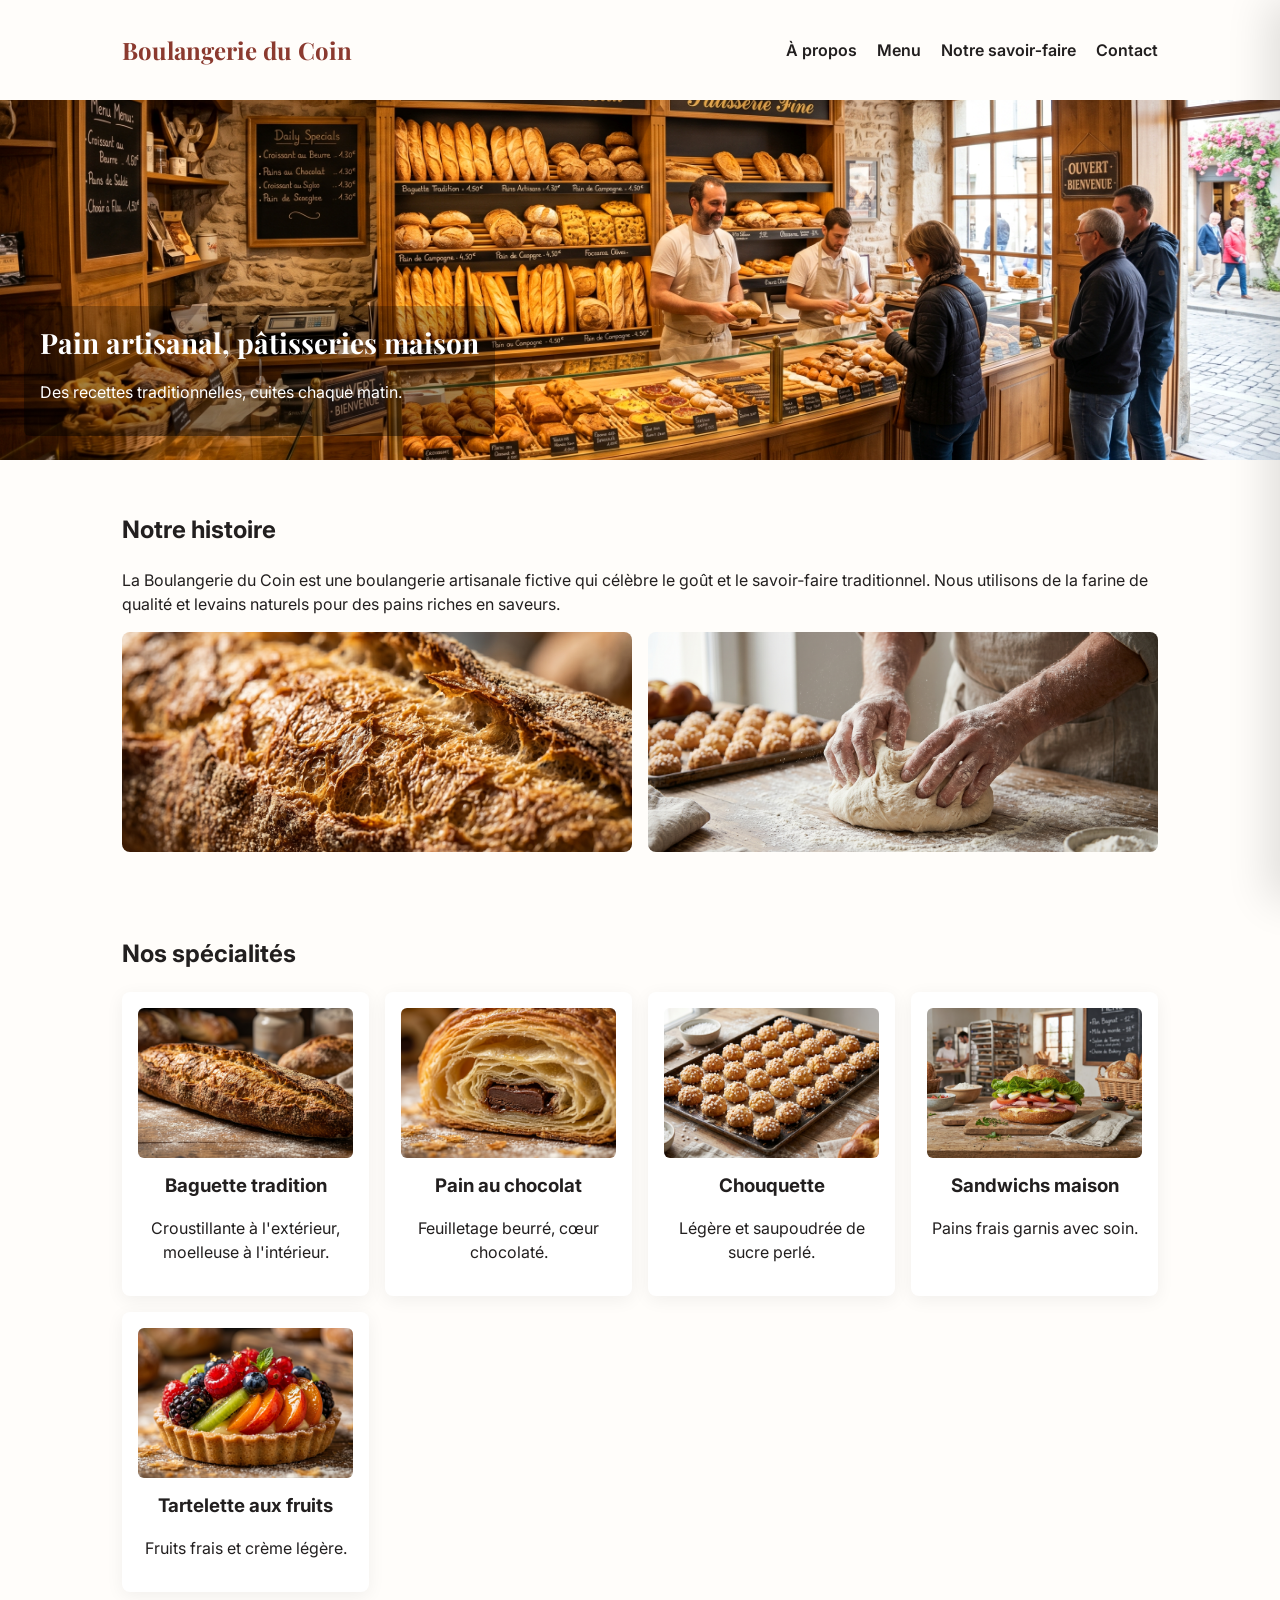
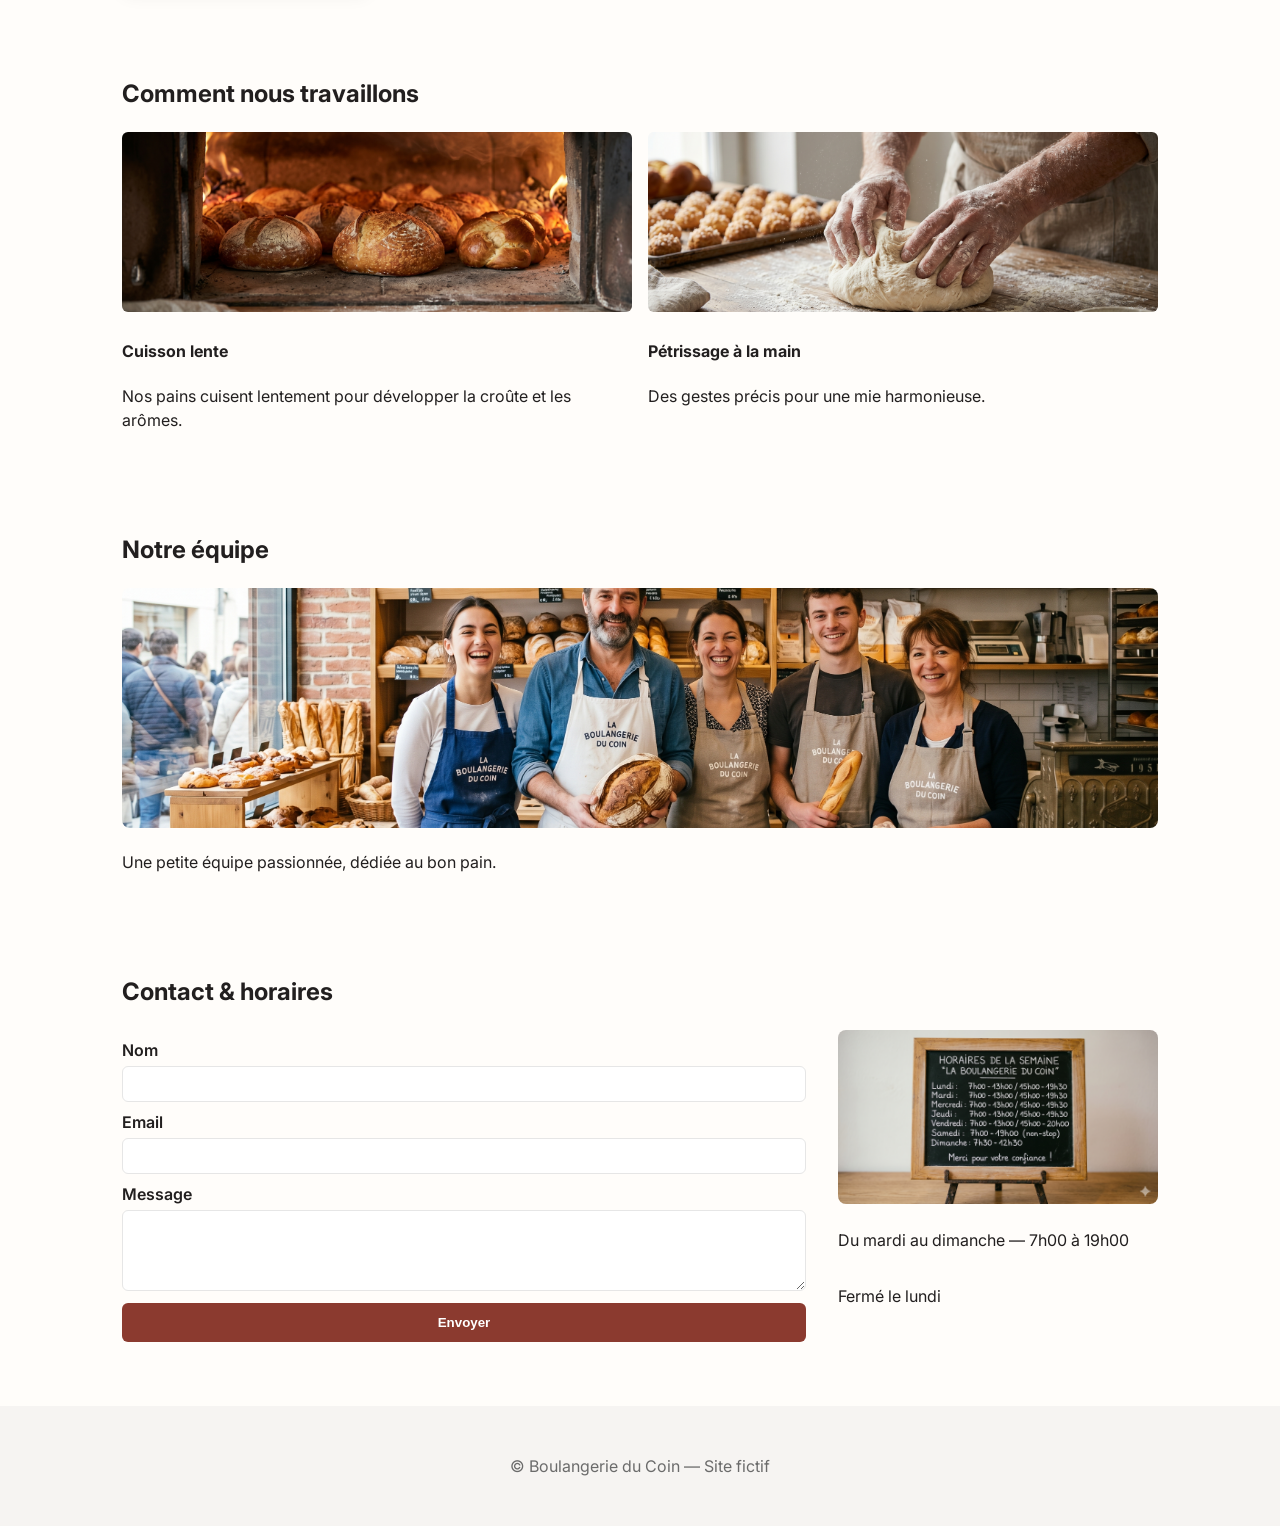
==== boulangerie/index.html @ b737d59f "projet" ====
<!doctype html>
<html lang="fr">
  <head>
    <meta charset="utf-8" />
    <meta name="viewport" content="width=device-width,initial-scale=1" />
    <title>Boulangerie du Coin</title>
    <link href="styles.css" rel="stylesheet" />
    <link rel="preconnect" href="https://fonts.googleapis.com">
    <link rel="preconnect" href="https://fonts.gstatic.com" crossorigin>
    <link href="https://fonts.googleapis.com/css2?family=Playfair+Display:wght@600;700&family=Inter:wght@300;400;600&display=swap" rel="stylesheet">
  </head>
  <body>
    <a class="skip-link" href="#maincontent">Passer au contenu</a>
    <header class="site-header">
      <div class="wrap">
        <h1 class="logo">Boulangerie du Coin</h1>
        <nav class="main-nav" aria-label="Navigation principale">
          <a href="#about">À propos</a>
          <a href="#menu">Menu</a>
          <a href="#process">Notre savoir‑faire</a>
          <a href="#contact">Contact</a>
        </nav>
        <button class="burger" aria-label="Ouvrir le menu" aria-controls="mobileNav" aria-expanded="false">
          <span class="burger-box"><span class="burger-inner"></span></span>
        </button>
      </div>
      <div class="hero">
        <img src="ambiance%20boulangerie.png" alt="Intérieur de la boulangerie" />
        <div class="hero-text">
          <h2>Pain artisanal, pâtisseries maison</h2>
          <p>Des recettes traditionnelles, cuites chaque matin.</p>
        </div>
      </div>
    </header>

    <nav id="mobileNav" class="mobile-nav" aria-hidden="true" aria-label="Menu mobile">
      <a href="#about">À propos</a>
      <a href="#menu">Menu</a>
      <a href="#process">Notre savoir‑faire</a>
      <a href="#contact">Contact</a>
    </nav>

    <main id="maincontent" role="main">
      <section id="about" class="wrap about">
        <h2>Notre histoire</h2>
        <p>La Boulangerie du Coin est une boulangerie artisanale fictive qui célèbre le goût et le savoir‑faire traditionnel. Nous utilisons de la farine de qualité et levains naturels pour des pains riches en saveurs.</p>
        <div class="about-grid">
          <img src="gros%20plan%20baguette%20tradition.png" alt="Gros plan baguette tradition" />
          <img src="main%20qui%20petrissent.png" alt="Mains pétrissant la pâte" />
        </div>
      </section>

      <section id="menu" class="wrap menu">
        <h2>Nos spécialités</h2>
        <div class="cards">
          <article class="card">
            <img src="baguette.png" alt="Baguette" />
            <h3>Baguette tradition</h3>
            <p>Croustillante à l'extérieur, moelleuse à l'intérieur.</p>
          </article>
          <article class="card">
            <img src="pain%20au%20choc.png" alt="Pain au chocolat" />
            <h3>Pain au chocolat</h3>
            <p>Feuilletage beurré, cœur chocolaté.</p>
          </article>
          <article class="card">
            <img src="chouquette.png" alt="Chouquette" />
            <h3>Chouquette</h3>
            <p>Légère et saupoudrée de sucre perlé.</p>
          </article>
          <article class="card">
            <img src="sandwish.png" alt="Sandwich" />
            <h3>Sandwichs maison</h3>
            <p>Pains frais garnis avec soin.</p>
          </article>
          <article class="card">
            <img src="tartellette%20fruit.png" alt="Tartelette aux fruits" />
            <h3>Tartelette aux fruits</h3>
            <p>Fruits frais et crème légère.</p>
          </article>
        </div>
      </section>

      <section id="process" class="wrap process">
        <h2>Comment nous travaillons</h2>
        <div class="process-grid">
          <div>
            <img src="pain%20qui%20cuit.png" alt="Pain qui cuit" />
            <h4>Cuisson lente</h4>
            <p>Nos pains cuisent lentement pour développer la croûte et les arômes.</p>
          </div>
          <div>
            <img src="main%20qui%20petrissent.png" alt="Pétrissage" />
            <h4>Pétrissage à la main</h4>
            <p>Des gestes précis pour une mie harmonieuse.</p>
          </div>
        </div>
      </section>

      <section id="team" class="wrap team">
        <h2>Notre équipe</h2>
        <img src="photo%20enployes.png" alt="Photo des employés" />
        <p>Une petite équipe passionnée, dédiée au bon pain.</p>
      </section>

      <section id="contact" class="wrap contact">
        <h2>Contact & horaires</h2>
        <div class="contact-grid">
          <form id="contactForm">
            <label for="name">Nom</label>
            <input id="name" name="name" required />
            <label for="email">Email</label>
            <input id="email" name="email" type="email" required />
            <label for="message">Message</label>
            <textarea id="message" name="message" rows="4" required></textarea>
            <button type="submit">Envoyer</button>
            <div id="formStatus" aria-live="polite" class="form-status" style="display:none"></div>
          </form>
          <div class="hours">
            <img src="ardoise%20horaire.png" alt="Ardoise horaires" />
            <p>Du mardi au dimanche — 7h00 à 19h00</p>
            <p>Fermé le lundi</p>
          </div>
        </div>
      </section>
    </main>

    <footer class="site-footer">
      <div class="wrap">
        <p>© Boulangerie du Coin — Site fictif</p>
      </div>
    </footer>

    <script src="script.js"></script>
  </body>
</html>
---- boulangerie/styles.css ----
:root{
  --brand:#8b3a2f;
  --accent:#d9b08c;
  --bg:#fffdfa;
  --text:#221f1f;
  --muted:#6b6b6b;
}
/* Accessibility helpers */
.skip-link{position:absolute;left:-9999px;top:auto;width:1px;height:1px;overflow:hidden}
.skip-link:focus{position:static;width:auto;height:auto;padding:.5rem 1rem;background:var(--brand);color:#fff;border-radius:4px;margin:0.5rem}
.sr-only{position:absolute;width:1px;height:1px;padding:0;margin:-1px;overflow:hidden;clip:rect(0,0,0,0);white-space:nowrap;border:0}
.form-status{margin-top:0.5rem;color:var(--brand)}
*{box-sizing:border-box}
html,body{height:100%}
body{margin:0;font-family:Inter,system-ui,Arial,sans-serif;background:var(--bg);color:var(--text);line-height:1.5}
.wrap{max-width:1100px;margin:0 auto;padding:2rem}
.site-header .wrap{display:flex;align-items:center;justify-content:space-between}
.logo{font-family:'Playfair Display',serif;margin:0;font-size:1.5rem;color:var(--brand)}
.main-nav a{margin-left:1rem;color:var(--text);text-decoration:none;font-weight:600}
.hero{position:relative}
.hero img{width:100%;height:360px;object-fit:cover;display:block;filter:contrast(1.02) saturate(1.05)}
.hero-text{position:absolute;left:1.5rem;bottom:1.5rem;color:#fff;background:linear-gradient(180deg,rgba(0,0,0,0.25),rgba(0,0,0,0.45));padding:1rem;border-radius:6px}
.hero-text h2{margin:0;font-family:'Playfair Display',serif;font-size:1.75rem}

.about{padding-top:2rem}
.about-grid{display:grid;grid-template-columns:1fr 1fr;gap:1rem;margin-top:1rem}
.about-grid img{width:100%;height:220px;object-fit:cover;border-radius:8px}

.menu .cards{display:grid;grid-template-columns:repeat(auto-fit,minmax(200px,1fr));gap:1rem}
.card{background:#fff;padding:1rem;border-radius:8px;box-shadow:0 4px 18px rgba(0,0,0,0.06);text-align:center}
.card img{width:100%;height:150px;object-fit:cover;border-radius:6px}
.card h3{margin:0.5rem 0}

.process-grid{display:grid;grid-template-columns:1fr 1fr;gap:1rem}
.process-grid img{width:100%;height:180px;object-fit:cover;border-radius:6px}

.team img{width:100%;height:240px;object-fit:cover;border-radius:8px}

/* Hours panel image adjustments */
.hours img{width:100%;height:auto;object-fit:cover;border-radius:8px;display:block;margin-bottom:0.5rem}
.hours{display:flex;flex-direction:column;align-items:flex-start}

.contact-grid{display:grid;grid-template-columns:1fr 320px;gap:2rem}
form{display:flex;flex-direction:column}
label{margin-top:0.5rem;font-weight:600}
input,textarea{padding:0.6rem;border-radius:6px;border:1px solid #e6e6e6;margin-top:0.25rem}
button{margin-top:0.75rem;padding:0.75rem;border-radius:6px;border:0;background:var(--brand);color:#fff;font-weight:600;cursor:pointer}

.site-footer{background:#f6f4f2;padding:1rem 0;margin-top:2rem}
.site-footer p{margin:0;text-align:center;color:var(--muted)}

@media (max-width:800px){
  .site-header .wrap{flex-direction:column;align-items:flex-start}
  .hero img{height:220px}
  .about-grid,.process-grid{grid-template-columns:1fr}
  .contact-grid{grid-template-columns:1fr}
}

/* Burger menu styles */
.burger{display:none;background:transparent;border:0;cursor:pointer;padding:0.4rem}
.burger-box{display:inline-block;width:28px;height:18px;position:relative}
.burger-inner, .burger-inner::before, .burger-inner::after{display:block;background:var(--text);height:2px;border-radius:2px;position:absolute;left:0;right:0}
.burger-inner{top:50%;transform:translateY(-50%)}
.burger-inner::before{content:'';top:-8px}
.burger-inner::after{content:'';top:8px}

.mobile-nav{position:fixed;top:0;right:0;height:100%;width:80%;max-width:320px;background:#fff;box-shadow:-12px 0 40px rgba(0,0,0,0.12);transform:translateX(100%);transition:transform 240ms ease;display:flex;flex-direction:column;padding:3.5rem 1.25rem;z-index:1200}
.mobile-nav a{padding:0.75rem 0;border-bottom:1px solid #f0f0f0;color:var(--text);text-decoration:none;font-weight:600}
.mobile-nav.open{transform:translateX(0)}

/* hide desktop nav on small screens, show burger */
@media (max-width:800px){
  .main-nav{display:none}
  .burger{display:inline-block}
}

/* When mobile nav is open, prevent body scroll */
body.nav-open{overflow:hidden}
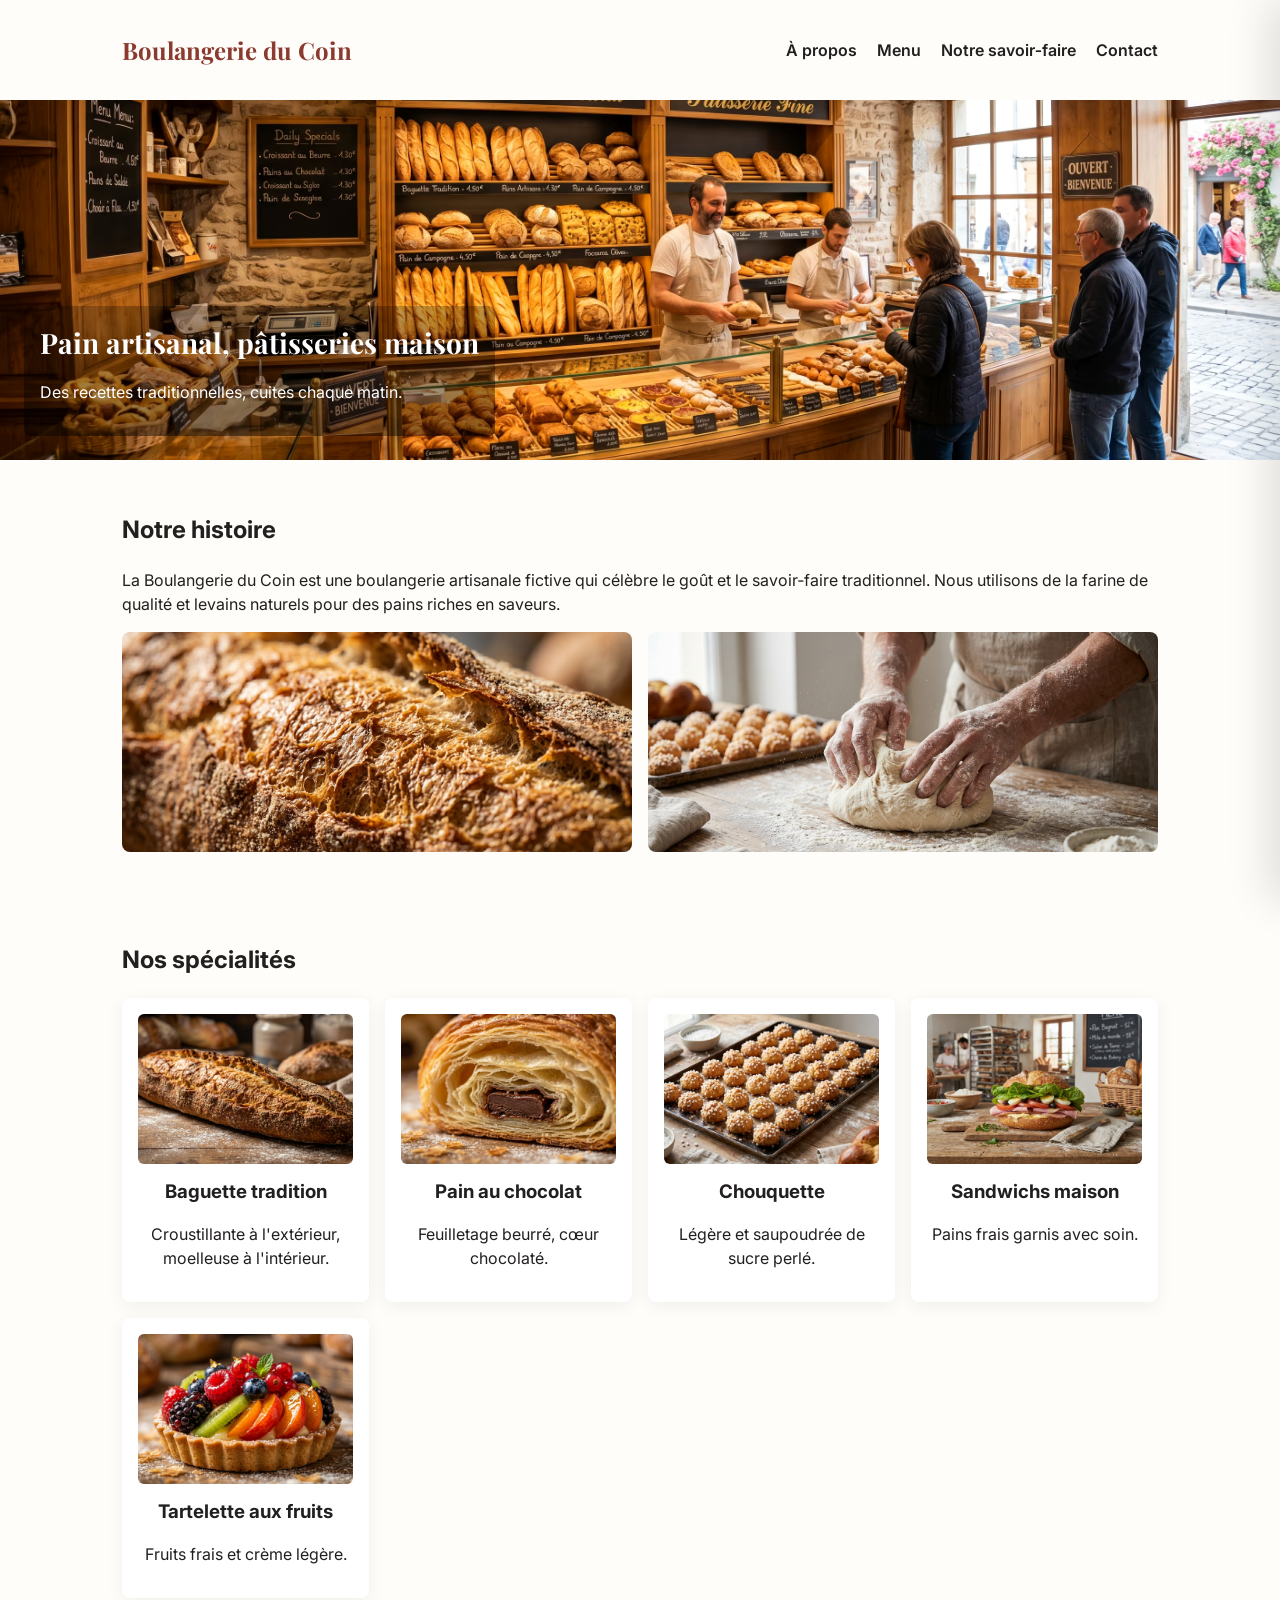
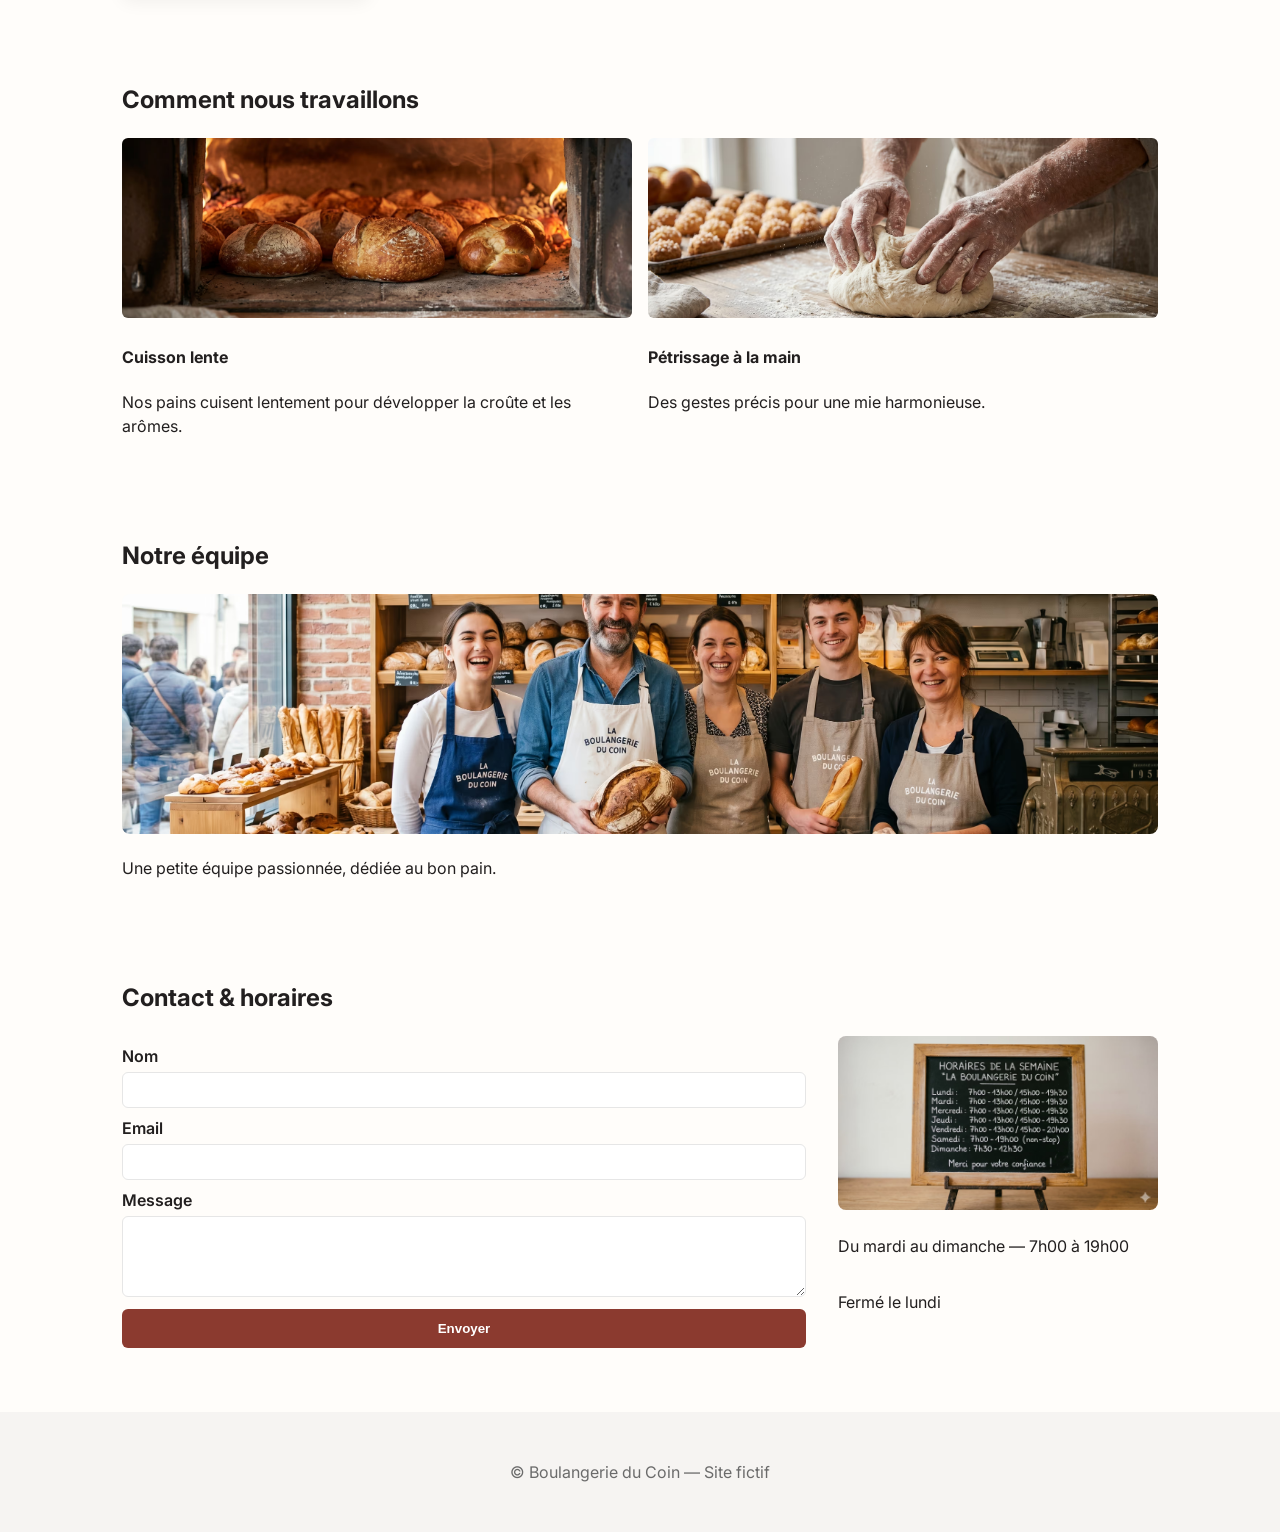
==== commit 518f77b5: "image delate" ====
--- a/boulangerie/index.html
+++ b/boulangerie/index.html
@@ -4,6 +4,7 @@
     <meta charset="utf-8" />
     <meta name="viewport" content="width=device-width,initial-scale=1" />
     <title>Boulangerie du Coin</title>
+    <link rel="preload" as="image" href="ambiance%20boulangerie.avif" fetchpriority="high" />
     <link href="styles.css" rel="stylesheet" />
     <link rel="preconnect" href="https://fonts.googleapis.com">
     <link rel="preconnect" href="https://fonts.gstatic.com" crossorigin>
@@ -25,7 +26,11 @@
         </button>
       </div>
       <div class="hero">
-        <img src="ambiance%20boulangerie.png" alt="Intérieur de la boulangerie" />
+        <picture>
+          <source srcset="ambiance%20boulangerie.avif" type="image/avif">
+          <source srcset="ambiance%20boulangerie.webp" type="image/webp">
+          <img src="ambiance%20boulangerie.webp" alt="Intérieur de la boulangerie" fetchpriority="high" width="1600" height="900" />
+        </picture>
         <div class="hero-text">
           <h2>Pain artisanal, pâtisseries maison</h2>
           <p>Des recettes traditionnelles, cuites chaque matin.</p>
@@ -45,8 +50,16 @@
         <h2>Notre histoire</h2>
         <p>La Boulangerie du Coin est une boulangerie artisanale fictive qui célèbre le goût et le savoir‑faire traditionnel. Nous utilisons de la farine de qualité et levains naturels pour des pains riches en saveurs.</p>
         <div class="about-grid">
-          <img src="gros%20plan%20baguette%20tradition.png" alt="Gros plan baguette tradition" />
-          <img src="main%20qui%20petrissent.png" alt="Mains pétrissant la pâte" />
+          <picture>
+          <source srcset="gros%20plan%20baguette%20tradition.avif" type="image/avif">
+          <source srcset="gros%20plan%20baguette%20tradition.webp" type="image/webp">
+          <img src="gros%20plan%20baguette%20tradition.webp" alt="Gros plan baguette tradition" loading="lazy" decoding="async" width="900" height="600" />
+          </picture>
+          <picture>
+          <source srcset="main%20qui%20petrissent.avif" type="image/avif">
+          <source srcset="main%20qui%20petrissent.webp" type="image/webp">
+          <img src="main%20qui%20petrissent.webp" alt="Mains pétrissant la pâte" loading="lazy" decoding="async" width="900" height="600" />
+          </picture>
         </div>
       </section>
 
@@ -54,27 +67,47 @@
         <h2>Nos spécialités</h2>
         <div class="cards">
           <article class="card">
-            <img src="baguette.png" alt="Baguette" />
+            <picture>
+              <source srcset="baguette.avif" type="image/avif">
+              <source srcset="baguette.webp" type="image/webp">
+              <img src="baguette.webp" alt="Baguette" loading="lazy" decoding="async" width="600" height="450" />
+            </picture>
             <h3>Baguette tradition</h3>
             <p>Croustillante à l'extérieur, moelleuse à l'intérieur.</p>
           </article>
           <article class="card">
-            <img src="pain%20au%20choc.png" alt="Pain au chocolat" />
+            <picture>
+              <source srcset="pain%20au%20choc.avif" type="image/avif">
+              <source srcset="pain%20au%20choc.webp" type="image/webp">
+              <img src="pain%20au%20choc.webp" alt="Pain au chocolat" loading="lazy" decoding="async" width="600" height="450" />
+            </picture>
             <h3>Pain au chocolat</h3>
             <p>Feuilletage beurré, cœur chocolaté.</p>
           </article>
           <article class="card">
-            <img src="chouquette.png" alt="Chouquette" />
+            <picture>
+              <source srcset="chouquette.avif" type="image/avif">
+              <source srcset="chouquette.webp" type="image/webp">
+              <img src="chouquette.webp" alt="Chouquette" loading="lazy" decoding="async" width="600" height="450" />
+            </picture>
             <h3>Chouquette</h3>
             <p>Légère et saupoudrée de sucre perlé.</p>
           </article>
           <article class="card">
-            <img src="sandwish.png" alt="Sandwich" />
+            <picture>
+              <source srcset="sandwish.avif" type="image/avif">
+              <source srcset="sandwish.webp" type="image/webp">
+              <img src="sandwish.webp" alt="Sandwich" loading="lazy" decoding="async" width="600" height="450" />
+            </picture>
             <h3>Sandwichs maison</h3>
             <p>Pains frais garnis avec soin.</p>
           </article>
           <article class="card">
-            <img src="tartellette%20fruit.png" alt="Tartelette aux fruits" />
+            <picture>
+              <source srcset="tartellette%20fruit.avif" type="image/avif">
+              <source srcset="tartellette%20fruit.webp" type="image/webp">
+              <img src="tartellette%20fruit.webp" alt="Tartelette aux fruits" loading="lazy" decoding="async" width="600" height="450" />
+            </picture>
             <h3>Tartelette aux fruits</h3>
             <p>Fruits frais et crème légère.</p>
           </article>
@@ -85,12 +118,20 @@
         <h2>Comment nous travaillons</h2>
         <div class="process-grid">
           <div>
-            <img src="pain%20qui%20cuit.png" alt="Pain qui cuit" />
+            <picture>
+              <source srcset="pain%20qui%20cuit.avif" type="image/avif">
+              <source srcset="pain%20qui%20cuit.webp" type="image/webp">
+              <img src="pain%20qui%20cuit.webp" alt="Pain qui cuit" loading="lazy" decoding="async" width="900" height="600" />
+            </picture>
             <h4>Cuisson lente</h4>
             <p>Nos pains cuisent lentement pour développer la croûte et les arômes.</p>
           </div>
           <div>
-            <img src="main%20qui%20petrissent.png" alt="Pétrissage" />
+            <picture>
+              <source srcset="main%20qui%20petrissent.avif" type="image/avif">
+              <source srcset="main%20qui%20petrissent.webp" type="image/webp">
+              <img src="main%20qui%20petrissent.webp" alt="Pétrissage" loading="lazy" decoding="async" width="900" height="600" />
+            </picture>
             <h4>Pétrissage à la main</h4>
             <p>Des gestes précis pour une mie harmonieuse.</p>
           </div>
@@ -99,7 +140,11 @@
 
       <section id="team" class="wrap team">
         <h2>Notre équipe</h2>
-        <img src="photo%20enployes.png" alt="Photo des employés" />
+        <picture>
+          <source srcset="photo%20enployes.avif" type="image/avif">
+          <source srcset="photo%20enployes.webp" type="image/webp">
+          <img src="photo%20enployes.webp" alt="Photo des employés" loading="lazy" decoding="async" width="1200" height="700" />
+        </picture>
         <p>Une petite équipe passionnée, dédiée au bon pain.</p>
       </section>
 
@@ -117,7 +162,11 @@
             <div id="formStatus" aria-live="polite" class="form-status" style="display:none"></div>
           </form>
           <div class="hours">
-            <img src="ardoise%20horaire.png" alt="Ardoise horaires" />
+            <picture>
+              <source srcset="ardoise%20horaire.avif" type="image/avif">
+              <source srcset="ardoise%20horaire.webp" type="image/webp">
+              <img src="ardoise%20horaire.webp" alt="Ardoise horaires" loading="lazy" decoding="async" width="700" height="500" />
+            </picture>
             <p>Du mardi au dimanche — 7h00 à 19h00</p>
             <p>Fermé le lundi</p>
           </div>
